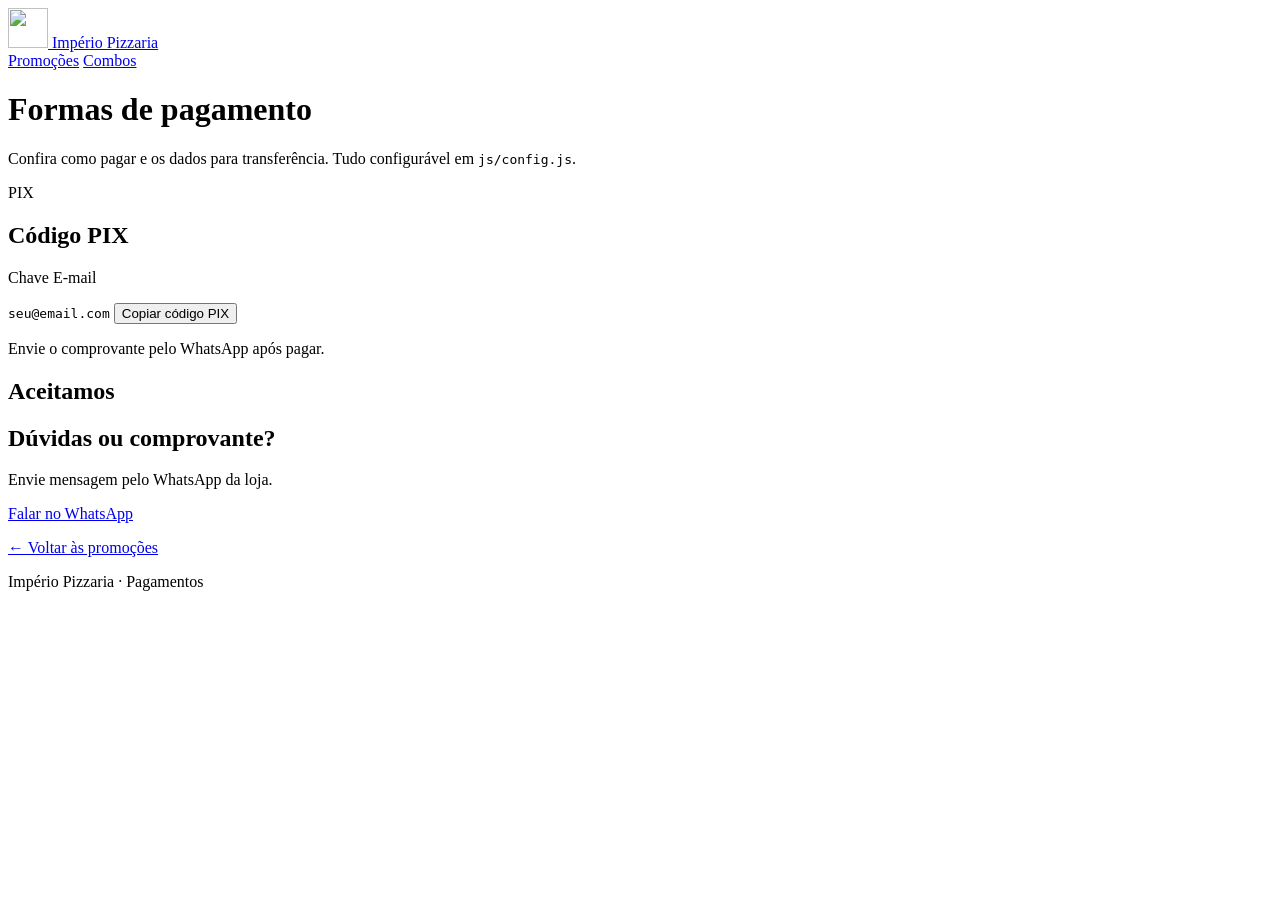
==== pagamento.html @ 6e21b008 "Add files via upload" ====
<!DOCTYPE html>
<html lang="pt-BR">
<head>
  <meta charset="UTF-8">
  <meta name="viewport" content="width=device-width, initial-scale=1.0">
  <meta name="theme-color" content="#222228" id="meta-theme-color">

  <title>Formas de pagamento</title>

  <link rel="preconnect" href="https://fonts.googleapis.com">
  <link rel="preconnect" href="https://fonts.gstatic.com" crossorigin>
  <link href="https://fonts.googleapis.com/css2?family=DM+Sans:ital,opsz,wght@0,9..40,400;0,9..40,500;0,9..40,600;0,9..40,700&family=Outfit:wght@600;700;800&display=swap" rel="stylesheet">

  <link rel="stylesheet" href="css/style.css">

  <script src="js/config.js" defer></script>
  <script src="js/config-aplicar.js" defer></script>
  <script src="js/pagamento.js" defer></script>
</head>

<body class="corpo pagina-pagamento" data-titulo-pagina="Pagamento">

  <nav class="nav-site container" aria-label="Menu principal">
    <a class="nav-site__marca" href="index.html">
      <img src="img/logo.png" alt="" class="nav-site__logo" width="40" height="40">
      <span id="nav-nome">Império Pizzaria</span>
    </a>
    <div class="nav-site__links">
      <a href="index.html" class="nav-site__link">Promoções</a>
      <a href="promocoes.html" class="nav-site__link">Combos</a>
    </div>
  </nav>

  <header class="pagina-topo container">
    <h1 class="pagina-topo__titulo">Formas de pagamento</h1>
    <p class="pagina-topo__texto">
      Confira como pagar e os dados para transferência. Tudo configurável em
      <code>js/config.js</code>.
    </p>
  </header>

  <main class="principal container">

    <!-- Código PIX -->
    <section class="card-banco card-banco--pix" id="card-banco" aria-labelledby="titulo-pix">
      <div class="card-banco__cabecalho">
        <span class="card-banco__selo">PIX</span>
        <h2 id="titulo-pix" class="card-banco__titulo">Código PIX</h2>
      </div>

      <div class="card-banco__pix-bloco">
        <p class="card-banco__pix-label">
          Chave <span id="banco-tipo-chave">E-mail</span>
        </p>
        <code class="card-banco__pix" id="banco-chave">seu@email.com</code>
        <button type="button" class="btn btn--copiar" id="btn-copiar-pix">
          Copiar código PIX
        </button>
      </div>

      <p class="card-banco__aviso" id="banco-instrucoes">
        Envie o comprovante pelo WhatsApp após pagar.
      </p>
    </section>

    <!-- Lista de formas aceitas -->
    <section class="secao-pagamento" aria-labelledby="titulo-formas">
      <h2 id="titulo-formas" class="secao-pagamento__titulo">Aceitamos</h2>
      <ul class="lista-pagamentos" id="lista-formas-pagamento"></ul>
    </section>

    <!-- WhatsApp -->
    <section class="cta-whatsapp">
      <h2 class="cta-whatsapp__titulo">Dúvidas ou comprovante?</h2>
      <p class="cta-whatsapp__texto">Envie mensagem pelo WhatsApp da loja.</p>
      <a
        href="#"
        class="btn btn--whatsapp btn--whatsapp-grande"
        data-whatsapp
      >
        Falar no WhatsApp
      </a>
    </section>

    <p class="voltar-cardapio">
      <a href="index.html" class="btn btn--outline-escuro">← Voltar às promoções</a>
    </p>
  </main>

  <footer class="rodape container">
    <p><span id="rodape-nome">Império Pizzaria</span> · Pagamentos</p>
  </footer>

</body>
</html>
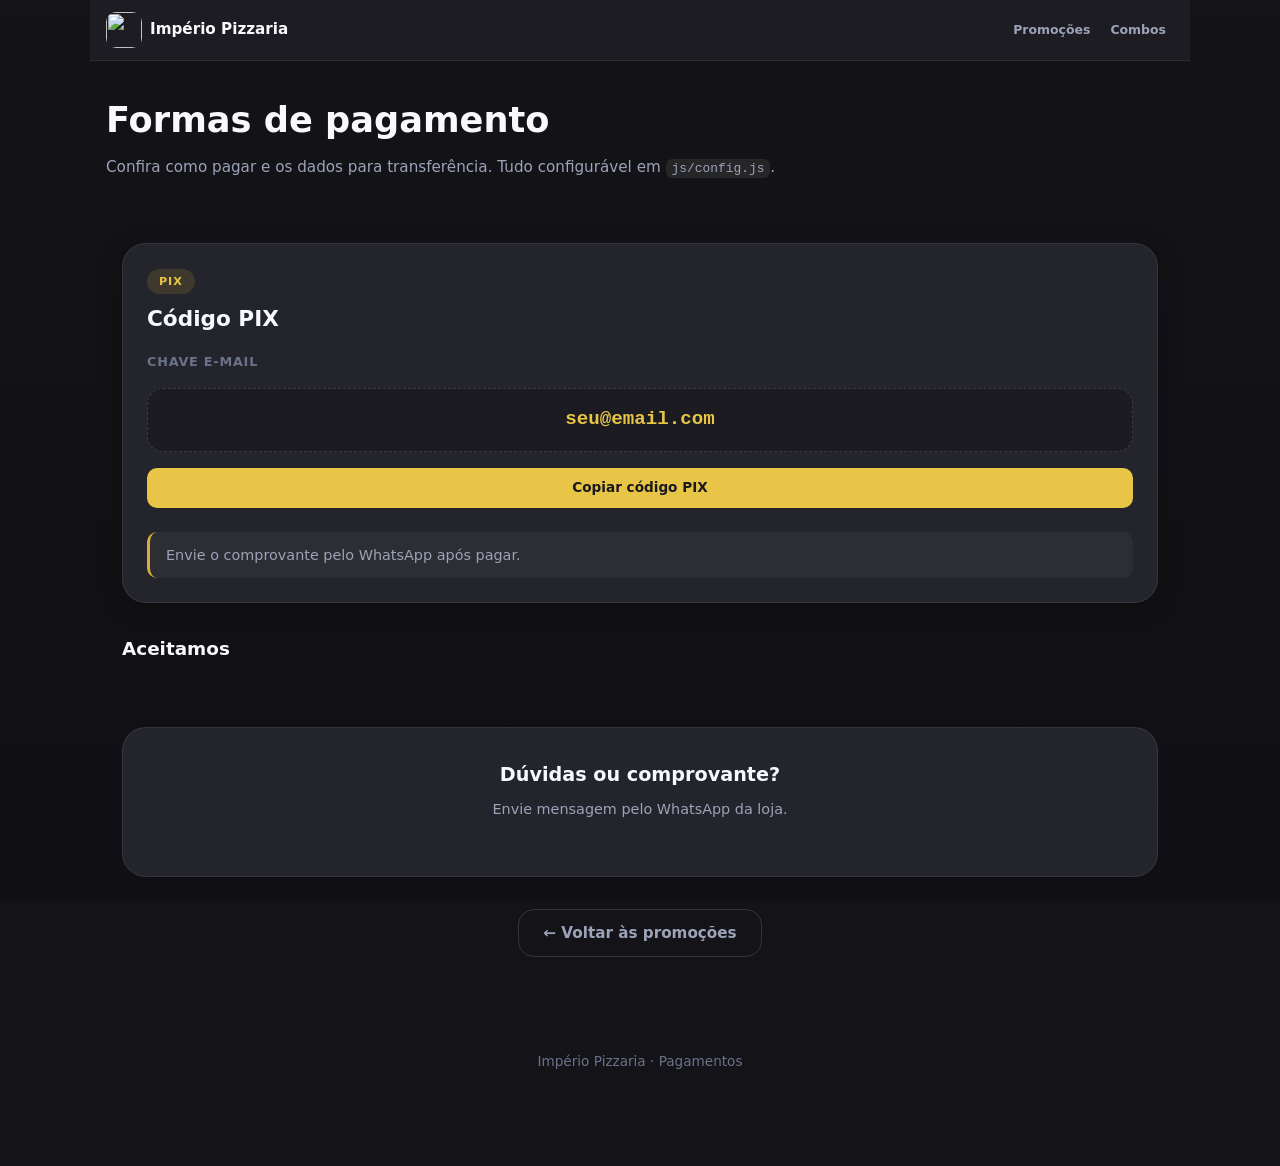
==== commit 177a140a: "Update pagamento.html" ====
--- a/pagamento.html
+++ b/pagamento.html
@@ -4,6 +4,7 @@
   <meta charset="UTF-8">
   <meta name="viewport" content="width=device-width, initial-scale=1.0">
   <meta name="theme-color" content="#222228" id="meta-theme-color">
+  <link rel="stylesheet" href="style.css">
 
   <title>Formas de pagamento</title>
 
--- a/style.css
+++ b/style.css
@@ -0,0 +1,1515 @@
+/*
+  ╔══════════════════════════════════════════════════════════════════════════╗
+  ║  PIZZARIA — CSS MODERNO (2024+)                                          ║
+  ║  Mobile first · Android · Glassmorphism · Gradientes · Tipografia web   ║
+  ╠══════════════════════════════════════════════════════════════════════════╣
+  ║  EDITE RÁPIDO: bloco :root abaixo (cores e fontes da marca)             ║
+  ║  Pizzas/preços: js/cardapio.js  |  Nome/WhatsApp: js/config.js          ║
+  ╚══════════════════════════════════════════════════════════════════════════╝
+*/
+
+
+/* ==========================================================================
+   1. DESIGN TOKENS — mude aqui para personalizar a marca
+   ========================================================================== */
+:root {
+  /* Paleta principal (dourado da logo — sem vermelho) */
+  --brand: #d4af37;
+  --brand-dark: #b8962e;
+  --brand-glow: rgba(212, 175, 55, 0.25);
+  --accent: #e8c547;
+  --accent-2: #f0d78c;
+
+  /* Fundos — preto mais claro */
+  --bg: #141418;
+  --bg-elevated: #1c1c22;
+  --bg-card: #24242c;
+  --bg-card-hover: #2c2c36;
+  --hero-bg: #222228;
+  --hero-bg-light: #2e2e36;
+  --surface-glass: rgba(36, 36, 44, 0.88);
+
+  /* Texto */
+  --text: #f8f9fc;
+  --text-muted: #9ca3b8;
+  --text-dim: #6b7289;
+
+  /* Bordas e efeitos */
+  --border: rgba(255, 255, 255, 0.08);
+  --border-strong: rgba(255, 255, 255, 0.14);
+  --radius-sm: 10px;
+  --radius-md: 16px;
+  --radius-lg: 24px;
+  --radius-full: 999px;
+  --shadow-soft: 0 8px 32px rgba(0, 0, 0, 0.35);
+  --shadow-card: 0 4px 24px rgba(0, 0, 0, 0.25);
+  --shadow-glow: 0 0 40px var(--brand-glow);
+
+  /* Tipografia */
+  --font-display: "Outfit", system-ui, sans-serif;
+  --font-body: "DM Sans", system-ui, sans-serif;
+
+  /* Espaçamento */
+  --space-1: 0.25rem;
+  --space-2: 0.5rem;
+  --space-3: 0.75rem;
+  --space-4: 1rem;
+  --space-5: 1.5rem;
+  --space-6: 2rem;
+  --space-8: 3rem;
+
+  /* Layout */
+  --container: min(100% - 2rem, 1100px);
+  --touch: 48px;
+  --cart-height: auto;
+  --safe-top: env(safe-area-inset-top, 0px);
+  --safe-bottom: env(safe-area-inset-bottom, 0px);
+  --carrinho-aba-largura: 16px;
+
+  /* Cores por categoria (faixa no card) */
+  --cat-trad: #d4af37;
+  --cat-espec: #c9a227;
+  --cat-doces: #a78bfa;
+  --cat-bordas: #5eead4;
+}
+
+
+/* ==========================================================================
+   2. RESET E BASE
+   ========================================================================== */
+*,
+*::before,
+*::after {
+  box-sizing: border-box;
+}
+
+html {
+  scroll-behavior: smooth;
+  -webkit-text-size-adjust: 100%;
+}
+
+body.corpo {
+  margin: 0;
+  min-height: 100dvh;
+  font-family: var(--font-body);
+  font-size: 1rem;
+  line-height: 1.55;
+  color: var(--text);
+  background: var(--bg);
+  /*
+    Fundo em camadas: gradiente + “manchas” de luz (visual atual de apps/sites premium)
+  */
+  background-image:
+    radial-gradient(ellipse 80% 50% at 50% -20%, rgba(212, 175, 55, 0.08), transparent 55%),
+    linear-gradient(180deg, var(--bg) 0%, #101014 100%);
+  background-attachment: fixed;
+  padding-bottom: calc(var(--space-6) + var(--safe-bottom));
+}
+
+body.corpo.corpo--carrinho-aberto {
+  overflow: hidden;
+}
+
+img {
+  max-width: 100%;
+  display: block;
+}
+
+a {
+  color: inherit;
+  text-decoration: none;
+}
+
+ul {
+  margin: 0;
+  padding: 0;
+  list-style: none;
+}
+
+button {
+  font: inherit;
+  cursor: pointer;
+  border: none;
+  background: none;
+  color: inherit;
+}
+
+code {
+  font-size: 0.85em;
+  padding: 0.15em 0.45em;
+  background: rgba(255, 255, 255, 0.08);
+  border-radius: 6px;
+}
+
+:focus-visible {
+  outline: 2px solid var(--accent);
+  outline-offset: 3px;
+}
+
+.container {
+  width: var(--container);
+  margin-inline: auto;
+}
+
+
+/* ==========================================================================
+   3. HERO — banner principal
+   ========================================================================== */
+.hero {
+  position: relative;
+  padding: calc(var(--space-8) + var(--safe-top)) var(--space-4) var(--space-8);
+  overflow: hidden;
+  isolation: isolate;
+}
+
+.hero__overlay {
+  position: absolute;
+  inset: 0;
+  z-index: 0;
+  background: linear-gradient(
+    160deg,
+    var(--hero-bg-light) 0%,
+    var(--hero-bg) 45%,
+    #1a1a20 100%
+  );
+}
+
+.hero__overlay::before {
+  content: "";
+  position: absolute;
+  inset: 0;
+  background:
+    url("data:image/svg+xml,%3Csvg viewBox='0 0 256 256' xmlns='http://www.w3.org/2000/svg'%3E%3Cfilter id='n'%3E%3CfeTurbulence type='fractalNoise' baseFrequency='0.9' numOctaves='4' stitchTiles='stitch'/%3E%3C/filter%3E%3Crect width='100%25' height='100%25' filter='url(%23n)' opacity='0.06'/%3E%3C/svg%3E");
+  mix-blend-mode: overlay;
+}
+
+.hero__overlay::after {
+  content: "";
+  position: absolute;
+  bottom: -1px;
+  left: 0;
+  right: 0;
+  height: 120px;
+  background: linear-gradient(to top, var(--bg), transparent);
+}
+
+.hero__conteudo {
+  position: relative;
+  z-index: 1;
+  display: flex;
+  flex-direction: column;
+  align-items: center;
+  text-align: center;
+}
+
+/* Logo em 100% da largura da tela */
+.hero__marca {
+  width: 100vw;
+  max-width: 100vw;
+  margin: 0 calc(50% - 50vw) var(--space-5);
+  padding: 0;
+  background: none;
+  border: none;
+  box-shadow: none;
+}
+
+.hero__logo {
+  display: block;
+  width: 100%;
+  height: auto;
+  object-fit: contain;
+  filter: drop-shadow(0 6px 24px rgba(0, 0, 0, 0.4));
+}
+
+/* Título só para acessibilidade (a logo já mostra o nome) */
+.hero__titulo--sr {
+  position: absolute;
+  width: 1px;
+  height: 1px;
+  padding: 0;
+  margin: -1px;
+  overflow: hidden;
+  clip: rect(0, 0, 0, 0);
+  white-space: nowrap;
+  border: 0;
+}
+
+.hero__badge {
+  display: inline-flex;
+  align-items: center;
+  gap: var(--space-2);
+  margin: 0 0 var(--space-4);
+  padding: var(--space-2) var(--space-4);
+  font-size: 0.75rem;
+  font-weight: 600;
+  letter-spacing: 0.04em;
+  text-transform: uppercase;
+  color: #fff;
+  background: rgba(0, 0, 0, 0.25);
+  backdrop-filter: blur(12px);
+  -webkit-backdrop-filter: blur(12px);
+  border: 1px solid rgba(255, 255, 255, 0.2);
+  border-radius: var(--radius-full);
+}
+
+.hero__badge::before {
+  content: "";
+  width: 8px;
+  height: 8px;
+  background: #4ade80;
+  border-radius: 50%;
+  box-shadow: 0 0 12px #4ade80;
+  animation: pulse 2s ease infinite;
+}
+
+@keyframes pulse {
+  50% { opacity: 0.6; transform: scale(0.9); }
+}
+
+.hero__titulo {
+  margin: 0 0 var(--space-3);
+  font-family: var(--font-display);
+  font-size: clamp(2rem, 8vw, 3.25rem);
+  font-weight: 800;
+  line-height: 1.1;
+  letter-spacing: -0.03em;
+  color: #fff;
+  text-shadow: 0 2px 24px rgba(0, 0, 0, 0.2);
+}
+
+.hero__slogan {
+  margin: 0 0 var(--space-2);
+  max-width: 28ch;
+  font-size: 1.05rem;
+  color: rgba(255, 255, 255, 0.92);
+}
+
+.hero__horario {
+  margin: 0 0 var(--space-6);
+  font-size: 0.9rem;
+  color: rgba(255, 255, 255, 0.75);
+}
+
+.hero__acoes {
+  display: flex;
+  flex-wrap: wrap;
+  gap: var(--space-3);
+}
+
+
+/* ==========================================================================
+   4. BOTÕES
+   ========================================================================== */
+.btn {
+  display: inline-flex;
+  align-items: center;
+  justify-content: center;
+  min-height: var(--touch);
+  padding: 0 var(--space-5);
+  font-family: var(--font-body);
+  font-weight: 600;
+  font-size: 0.95rem;
+  border-radius: var(--radius-md);
+  transition: transform 0.2s ease, box-shadow 0.2s ease, background 0.2s ease;
+  -webkit-tap-highlight-color: transparent;
+}
+
+.btn:active {
+  transform: scale(0.97);
+}
+
+.btn--branco {
+  color: #1a1a1e;
+  background: #fff;
+  box-shadow: var(--shadow-soft);
+}
+
+.btn--branco:hover {
+  box-shadow: 0 12px 40px rgba(0, 0, 0, 0.3);
+}
+
+.btn--outline {
+  color: #fff;
+  background: transparent;
+  border: 2px solid rgba(255, 255, 255, 0.5);
+}
+
+.btn--outline:hover {
+  background: rgba(255, 255, 255, 0.12);
+  border-color: #fff;
+}
+
+[data-whatsapp]:not([href]),
+[data-whatsapp][href=""],
+[data-whatsapp][href="#"],
+.btn--whatsapp:not([href]),
+.btn--whatsapp[href=""],
+.btn--whatsapp[href="#"] {
+  display: none;
+}
+
+/* Botão WhatsApp com ícone oficial */
+.btn--whatsapp {
+  display: inline-flex;
+  align-items: center;
+  justify-content: center;
+  gap: var(--space-2);
+  color: #fff !important;
+  background: #25d366 !important;
+  border: none !important;
+  box-shadow: 0 6px 24px rgba(37, 211, 102, 0.35);
+}
+
+.btn--whatsapp:hover {
+  background: #20bd5a !important;
+  filter: brightness(1.05);
+}
+
+.btn--whatsapp-grande {
+  width: 100%;
+  max-width: 320px;
+  min-height: 52px;
+  font-size: 1rem;
+}
+
+.btn__icone-whatsapp {
+  flex-shrink: 0;
+}
+
+.rodape__whatsapp {
+  display: inline-flex;
+  align-items: center;
+  gap: var(--space-2);
+  margin-top: var(--space-2);
+  font-weight: 600;
+  color: #25d366;
+}
+
+.rodape__link {
+  color: var(--accent);
+  text-decoration: underline;
+  text-underline-offset: 3px;
+}
+
+.btn--gradiente {
+  width: 100%;
+  color: #1a1a1e;
+  background: linear-gradient(135deg, var(--accent) 0%, var(--brand) 100%);
+  box-shadow: 0 8px 28px var(--brand-glow);
+}
+
+.btn--gradiente:hover {
+  box-shadow: var(--shadow-glow);
+}
+
+.btn--fantasma {
+  width: 100%;
+  color: var(--text-muted);
+  border: 1px solid var(--border-strong);
+  border-radius: var(--radius-md);
+}
+
+.btn--fantasma:hover {
+  color: var(--text);
+  background: rgba(255, 255, 255, 0.05);
+}
+
+.btn--card {
+  flex-shrink: 0;
+  min-height: 42px;
+  padding: 0 var(--space-4);
+  font-size: 0.85rem;
+  color: #fff;
+  background: linear-gradient(135deg, var(--brand), var(--brand-dark));
+  border-radius: var(--radius-sm);
+  box-shadow: 0 4px 16px var(--brand-glow);
+}
+
+.btn--card:hover {
+  filter: brightness(1.08);
+}
+
+
+/* ==========================================================================
+   5. SEÇÃO CARDÁPIO
+   ========================================================================== */
+.principal {
+  padding: var(--space-6) var(--space-4) var(--space-8);
+}
+
+.secao-cabecalho {
+  margin-bottom: var(--space-6);
+}
+
+.secao-cabecalho__titulo {
+  margin: 0 0 var(--space-2);
+  font-family: var(--font-display);
+  font-size: clamp(1.5rem, 4vw, 2rem);
+  font-weight: 700;
+  letter-spacing: -0.02em;
+}
+
+.secao-cabecalho__texto {
+  margin: 0;
+  color: var(--text-muted);
+  font-size: 0.95rem;
+}
+
+.secao-cabecalho__texto strong {
+  color: var(--accent);
+}
+
+
+/* Categoria */
+.categoria {
+  margin-bottom: var(--space-8);
+}
+
+.categoria__titulo {
+  display: flex;
+  align-items: center;
+  gap: var(--space-3);
+  margin: 0 0 var(--space-5);
+  font-family: var(--font-display);
+  font-size: 0.8rem;
+  font-weight: 700;
+  letter-spacing: 0.12em;
+  text-transform: uppercase;
+  color: var(--text-muted);
+}
+
+.categoria__titulo::after {
+  content: "";
+  flex: 1;
+  height: 1px;
+  background: linear-gradient(90deg, var(--border-strong), transparent);
+}
+
+.cardapio__grid {
+  display: grid;
+  grid-template-columns: 1fr;
+  gap: var(--space-4);
+}
+
+
+/* ==========================================================================
+   6. CARD DE PIZZA — componente principal
+   ========================================================================== */
+.pizza-card {
+  position: relative;
+  display: grid;
+  grid-template-columns: auto 1fr;
+  gap: var(--space-4);
+  padding: var(--space-4);
+  background: var(--bg-card);
+  border: 1px solid var(--border);
+  border-radius: var(--radius-lg);
+  box-shadow: var(--shadow-card);
+  overflow: hidden;
+  transition: transform 0.25s ease, border-color 0.25s ease, background 0.25s ease;
+}
+
+.pizza-card::before {
+  content: "";
+  position: absolute;
+  top: 0;
+  left: 0;
+  right: 0;
+  height: 3px;
+  background: var(--cat-cor, var(--brand));
+}
+
+.pizza-card:hover {
+  transform: translateY(-2px);
+  background: var(--bg-card-hover);
+  border-color: var(--border-strong);
+}
+
+.pizza-card[data-categoria="tradicionais"] { --cat-cor: var(--cat-trad); }
+.pizza-card[data-categoria="especiais"] { --cat-cor: var(--cat-espec); }
+.pizza-card[data-categoria="doces"] { --cat-cor: var(--cat-doces); }
+.pizza-card[data-categoria="bordas"] { --cat-cor: var(--cat-bordas); }
+.pizza-card[data-categoria="bebidas"] { --cat-cor: #3b82f6; }
+
+.pizza-card__icone {
+  display: flex;
+  align-items: center;
+  justify-content: center;
+  width: 72px;
+  height: 72px;
+  font-size: 2.25rem;
+  background: linear-gradient(145deg, rgba(255, 255, 255, 0.08), rgba(255, 255, 255, 0.02));
+  border: 1px solid var(--border);
+  border-radius: var(--radius-md);
+  flex-shrink: 0;
+}
+
+.pizza-card__corpo {
+  display: flex;
+  flex-direction: column;
+  min-width: 0;
+  gap: var(--space-2);
+}
+
+.pizza-card__nome {
+  margin: 0;
+  font-family: var(--font-display);
+  font-size: 1.1rem;
+  font-weight: 700;
+  letter-spacing: -0.01em;
+}
+
+.pizza-card__desc {
+  margin: 0;
+  font-size: 0.875rem;
+  color: var(--text-muted);
+  display: -webkit-box;
+  -webkit-line-clamp: 2;
+  -webkit-box-orient: vertical;
+  overflow: hidden;
+}
+
+.pizza-card__footer {
+  display: flex;
+  align-items: center;
+  justify-content: space-between;
+  gap: var(--space-3);
+  margin-top: auto;
+  padding-top: var(--space-2);
+}
+
+.pizza-card__preco {
+  font-family: var(--font-display);
+  font-size: 1.35rem;
+  font-weight: 800;
+  color: var(--accent);
+}
+
+.pizza-card__preco small {
+  font-size: 0.7rem;
+  font-weight: 500;
+  color: var(--text-dim);
+  margin-right: 2px;
+}
+
+
+/* ==========================================================================
+   7. CARRINHO — scrollbar colada na borda direita
+   ========================================================================== */
+.carrinho {
+  position: fixed;
+  inset: 0;
+  z-index: 200;
+  pointer-events: none;
+  padding: 0;
+  margin: 0;
+  max-width: none;
+}
+
+/* Barra fina colada em right: 0 (toda a altura da tela) */
+.carrinho__aba {
+  pointer-events: auto;
+  position: fixed;
+  top: 0;
+  right: 0;
+  bottom: 0;
+  width: calc(var(--carrinho-aba-largura) + env(safe-area-inset-right, 0px));
+  padding-right: env(safe-area-inset-right, 0px);
+  margin: 0;
+  border: none;
+  border-left: 1px solid var(--border-strong);
+  border-radius: 0;
+  background: rgba(12, 12, 16, 0.92);
+  box-shadow: -2px 0 12px rgba(0, 0, 0, 0.4);
+  cursor: pointer;
+  touch-action: none;
+  -webkit-tap-highlight-color: transparent;
+  z-index: 202;
+}
+
+.carrinho__aba:active {
+  background: rgba(20, 20, 26, 0.95);
+}
+
+/* Trilho = faixa inteira (visual de scrollbar do site) */
+.carrinho__aba-trilho {
+  position: absolute;
+  inset: 0;
+  display: block;
+  width: 100%;
+  height: 100%;
+  background: rgba(255, 255, 255, 0.04);
+  border-radius: 0;
+}
+
+/* “Thumb” dourado no meio da barra */
+.carrinho__aba-barra {
+  position: absolute;
+  top: 28%;
+  left: 50%;
+  transform: translateX(-50%);
+  width: 6px;
+  height: clamp(72px, 18vh, 140px);
+  background: linear-gradient(180deg, var(--accent), var(--brand));
+  border-radius: var(--radius-full);
+  box-shadow: 0 0 10px var(--brand-glow);
+  pointer-events: none;
+}
+
+.carrinho__aba-texto {
+  position: absolute;
+  width: 1px;
+  height: 1px;
+  padding: 0;
+  margin: -1px;
+  overflow: hidden;
+  clip: rect(0, 0, 0, 0);
+  white-space: nowrap;
+  border: 0;
+}
+
+.carrinho__contador--aba {
+  position: absolute;
+  top: 22%;
+  right: calc(100% - 2px);
+  transform: translateX(50%);
+  z-index: 3;
+  box-shadow: 0 2px 8px rgba(0, 0, 0, 0.45);
+}
+
+.carrinho__contador {
+  display: inline-flex;
+  align-items: center;
+  justify-content: center;
+  min-width: 20px;
+  height: 20px;
+  padding: 0 5px;
+  font-size: 0.7rem;
+  font-weight: 700;
+  color: #1a1a1e;
+  background: var(--accent);
+  border-radius: var(--radius-full);
+}
+
+.carrinho__contador[hidden] {
+  display: none;
+}
+
+/* Painel expande da barra para a esquerda */
+.carrinho__painel {
+  pointer-events: auto;
+  position: fixed;
+  top: 0;
+  right: calc(var(--carrinho-aba-largura) + env(safe-area-inset-right, 0px));
+  bottom: 0;
+  display: flex;
+  flex-direction: column;
+  width: min(360px, calc(100vw - var(--carrinho-aba-largura) - env(safe-area-inset-right, 0px)));
+  max-height: 100dvh;
+  background: var(--bg-card);
+  border-left: 1px solid var(--border-strong);
+  box-shadow: -12px 0 48px rgba(0, 0, 0, 0.5);
+  transform: translateX(100%);
+  transition: transform 0.32s cubic-bezier(0.32, 0.72, 0, 1);
+  overflow: hidden;
+  z-index: 201;
+}
+
+.carrinho--aberto .carrinho__painel {
+  transform: translateX(0);
+}
+
+.carrinho--fechado .carrinho__painel {
+  transform: translateX(100%);
+  pointer-events: none;
+}
+
+.carrinho--aberto .carrinho__aba {
+  background: rgba(212, 175, 55, 0.15);
+  border-left-color: var(--brand);
+}
+
+.carrinho__backdrop {
+  display: none;
+  position: fixed;
+  inset: 0;
+  background: rgba(0, 0, 0, 0.5);
+  pointer-events: auto;
+  z-index: -1;
+}
+
+.carrinho--aberto .carrinho__backdrop {
+  display: block;
+}
+
+.carrinho__topo {
+  display: flex;
+  align-items: center;
+  justify-content: space-between;
+  flex-shrink: 0;
+  padding: var(--space-4) var(--space-5) var(--space-2);
+  border-bottom: 1px solid var(--border);
+}
+
+.carrinho__titulo {
+  margin: 0;
+  font-family: var(--font-display);
+  font-size: 1rem;
+  font-weight: 700;
+}
+
+.carrinho__fechar {
+  display: flex;
+  align-items: center;
+  justify-content: center;
+  width: 36px;
+  height: 36px;
+  font-size: 1.1rem;
+  color: var(--text-muted);
+  background: rgba(255, 255, 255, 0.06);
+  border-radius: var(--radius-full);
+}
+
+.carrinho__fechar:hover {
+  color: var(--text);
+  background: rgba(255, 255, 255, 0.12);
+}
+
+.carrinho__lista {
+  flex: 1;
+  min-height: 0;
+  overflow-y: auto;
+  padding: 0 var(--space-5);
+  scrollbar-width: thin;
+  scrollbar-color: var(--brand) rgba(255, 255, 255, 0.06);
+}
+
+.carrinho__lista::-webkit-scrollbar {
+  width: 6px;
+}
+
+.carrinho__lista::-webkit-scrollbar-track {
+  background: rgba(255, 255, 255, 0.06);
+  border-radius: var(--radius-full);
+}
+
+.carrinho__lista::-webkit-scrollbar-thumb {
+  background: linear-gradient(180deg, var(--accent), var(--brand));
+  border-radius: var(--radius-full);
+}
+
+.carrinho__item {
+  display: flex;
+  align-items: center;
+  justify-content: space-between;
+  gap: var(--space-3);
+  padding: var(--space-3) 0;
+  border-bottom: 1px solid var(--border);
+  font-size: 0.9rem;
+}
+
+.carrinho__item:last-child {
+  border-bottom: none;
+}
+
+.carrinho__item-info {
+  flex: 1;
+  min-width: 0;
+}
+
+.carrinho__item-info strong {
+  color: var(--text);
+}
+
+.carrinho__vazio {
+  padding: var(--space-3) 0 var(--space-4);
+  color: var(--text-dim);
+  font-size: 0.9rem;
+  font-style: italic;
+}
+
+.carrinho__rodape {
+  padding: var(--space-4) var(--space-5) var(--space-5);
+  background: rgba(0, 0, 0, 0.25);
+  border-top: 1px solid var(--border);
+}
+
+.carrinho__total {
+  display: flex;
+  justify-content: space-between;
+  align-items: baseline;
+  margin-bottom: var(--space-4);
+  font-size: 0.95rem;
+  color: var(--text-muted);
+}
+
+.carrinho__preco {
+  font-family: var(--font-display);
+  font-size: 1.5rem;
+  font-weight: 800;
+  color: var(--text);
+}
+
+.carrinho__preco strong {
+  color: var(--accent);
+}
+
+.carrinho__botoes {
+  display: flex;
+  flex-direction: column;
+  gap: var(--space-2);
+}
+
+.btn-remover {
+  flex-shrink: 0;
+  min-height: 36px;
+  padding: 0 var(--space-3);
+  font-size: 0.75rem;
+  font-weight: 600;
+  color: #f87171;
+  border: 1px solid rgba(248, 113, 113, 0.35);
+  border-radius: var(--radius-sm);
+  transition: background 0.15s ease;
+}
+
+.btn-remover:hover {
+  background: rgba(248, 113, 113, 0.12);
+}
+
+
+/* Alertas */
+.alerta {
+  margin: var(--space-3) 0 0;
+  padding: var(--space-3) var(--space-4);
+  font-size: 0.85rem;
+  border-radius: var(--radius-sm);
+  min-height: 1em;
+}
+
+.alerta--sucesso {
+  color: #86efac;
+  background: rgba(34, 197, 94, 0.15);
+  border: 1px solid rgba(34, 197, 94, 0.3);
+}
+
+.alerta--erro {
+  color: #fca5a5;
+  background: rgba(239, 68, 68, 0.15);
+  border: 1px solid rgba(239, 68, 68, 0.3);
+}
+
+
+/* ==========================================================================
+   8. RODAPÉ
+   ========================================================================== */
+.rodape {
+  padding: var(--space-6) var(--space-4) var(--space-8);
+  text-align: center;
+  color: var(--text-dim);
+  font-size: 0.85rem;
+}
+
+.rodape small {
+  color: var(--text-muted);
+}
+
+
+/* ==========================================================================
+   9. NAVEGAÇÃO ENTRE PÁGINAS
+   ========================================================================== */
+.nav-site {
+  display: flex;
+  align-items: center;
+  justify-content: space-between;
+  gap: var(--space-4);
+  padding: var(--space-3) var(--space-4);
+  margin-bottom: var(--space-2);
+  background: var(--bg-elevated);
+  border-bottom: 1px solid var(--border);
+  position: sticky;
+  top: 0;
+  z-index: 50;
+  padding-top: calc(var(--space-3) + var(--safe-top));
+}
+
+.nav-site__marca {
+  display: flex;
+  align-items: center;
+  gap: var(--space-2);
+  font-family: var(--font-display);
+  font-weight: 700;
+  font-size: 0.95rem;
+  color: var(--text);
+}
+
+.nav-site__logo {
+  width: 36px;
+  height: 36px;
+  object-fit: contain;
+  border-radius: var(--radius-sm);
+}
+
+.nav-site__links {
+  display: flex;
+  flex-wrap: wrap;
+  justify-content: flex-end;
+  gap: var(--space-1);
+}
+
+.nav-site__link {
+  padding: var(--space-2) var(--space-2);
+  font-size: 0.78rem;
+  font-weight: 600;
+  color: var(--text-muted);
+  border-radius: var(--radius-sm);
+  transition: background 0.15s ease, color 0.15s ease;
+}
+
+.nav-site__link:hover {
+  color: var(--text);
+  background: rgba(255, 255, 255, 0.06);
+}
+
+.nav-site__link--ativo {
+  color: var(--accent);
+  background: rgba(212, 175, 55, 0.12);
+}
+
+.pagina-cardapio .hero {
+  padding-top: var(--space-4);
+}
+
+
+/* ==========================================================================
+   10. PÁGINA DE PAGAMENTO
+   ========================================================================== */
+.pagina-pagamento {
+  padding-bottom: var(--space-8);
+}
+
+.pagina-topo {
+  padding: var(--space-5) var(--space-4) var(--space-6);
+}
+
+.pagina-topo__titulo {
+  margin: 0 0 var(--space-2);
+  font-family: var(--font-display);
+  font-size: clamp(1.6rem, 5vw, 2.2rem);
+  font-weight: 800;
+}
+
+.pagina-topo__texto {
+  margin: 0;
+  color: var(--text-muted);
+  font-size: 0.95rem;
+}
+
+.card-banco {
+  background: var(--bg-card);
+  border: 1px solid var(--border);
+  border-radius: var(--radius-lg);
+  padding: var(--space-5);
+  margin-bottom: var(--space-6);
+  box-shadow: var(--shadow-card);
+}
+
+.card-banco[data-banco*="nubank"] {
+  border-color: rgba(130, 10, 209, 0.45);
+  background: linear-gradient(
+    145deg,
+    rgba(130, 10, 209, 0.12) 0%,
+    var(--bg-card) 45%
+  );
+}
+
+.card-banco__cabecalho {
+  margin-bottom: var(--space-5);
+}
+
+.card-banco__selo {
+  display: inline-block;
+  margin-bottom: var(--space-2);
+  padding: var(--space-1) var(--space-3);
+  font-size: 0.7rem;
+  font-weight: 700;
+  text-transform: uppercase;
+  letter-spacing: 0.08em;
+  color: var(--accent);
+  background: rgba(212, 175, 55, 0.15);
+  border-radius: var(--radius-full);
+}
+
+.card-banco__titulo {
+  margin: 0;
+  font-family: var(--font-display);
+  font-size: 1.35rem;
+}
+
+.card-banco--pix .card-banco__cabecalho {
+  margin-bottom: var(--space-4);
+}
+
+.card-banco__pix-bloco {
+  display: flex;
+  flex-direction: column;
+  gap: var(--space-4);
+  align-items: stretch;
+}
+
+.card-banco__pix-label {
+  margin: 0;
+  font-size: 0.8rem;
+  font-weight: 600;
+  text-transform: uppercase;
+  letter-spacing: 0.06em;
+  color: var(--text-dim);
+}
+
+.card-banco__pix {
+  display: block;
+  width: 100%;
+  padding: var(--space-4) var(--space-5);
+  font-size: clamp(1rem, 4vw, 1.2rem);
+  font-weight: 600;
+  text-align: center;
+  color: var(--accent);
+  background: rgba(0, 0, 0, 0.25);
+  border: 1px dashed var(--border-strong);
+  border-radius: var(--radius-md);
+  word-break: break-all;
+}
+
+.card-banco__pix-bloco .btn--copiar {
+  width: 100%;
+}
+
+.btn--copiar {
+  min-height: 40px;
+  padding: 0 var(--space-4);
+  font-size: 0.85rem;
+  font-weight: 600;
+  color: #1a1a1e;
+  background: var(--accent);
+  border-radius: var(--radius-sm);
+}
+
+.card-banco__aviso {
+  margin: var(--space-5) 0 0;
+  padding: var(--space-3) var(--space-4);
+  font-size: 0.9rem;
+  color: var(--text-muted);
+  background: rgba(255, 255, 255, 0.04);
+  border-radius: var(--radius-sm);
+  border-left: 3px solid var(--brand);
+}
+
+.secao-pagamento__titulo {
+  margin: 0 0 var(--space-4);
+  font-family: var(--font-display);
+  font-size: 1.15rem;
+}
+
+.lista-pagamentos {
+  display: grid;
+  gap: var(--space-3);
+  margin-bottom: var(--space-8);
+}
+
+.pagamento-item {
+  display: flex;
+  gap: var(--space-4);
+  padding: var(--space-4);
+  background: var(--bg-card);
+  border: 1px solid var(--border);
+  border-radius: var(--radius-md);
+  transition: border-color 0.2s ease;
+}
+
+.pagamento-item:hover {
+  border-color: var(--border-strong);
+}
+
+.pagamento-item__icone {
+  font-size: 1.75rem;
+  line-height: 1;
+}
+
+.pagamento-item__texto h3 {
+  margin: 0 0 var(--space-1);
+  font-size: 1rem;
+  font-weight: 700;
+}
+
+.pagamento-item__texto p {
+  margin: 0;
+  font-size: 0.875rem;
+  color: var(--text-muted);
+}
+
+.cta-whatsapp {
+  text-align: center;
+  padding: var(--space-6) var(--space-4);
+  background: var(--bg-card);
+  border: 1px solid var(--border);
+  border-radius: var(--radius-lg);
+  margin-bottom: var(--space-6);
+}
+
+.cta-whatsapp__titulo {
+  margin: 0 0 var(--space-2);
+  font-family: var(--font-display);
+  font-size: 1.2rem;
+}
+
+.cta-whatsapp__texto {
+  margin: 0 0 var(--space-5);
+  color: var(--text-muted);
+  font-size: 0.9rem;
+}
+
+.cta-whatsapp .btn--whatsapp {
+  margin-inline: auto;
+}
+
+.voltar-cardapio {
+  text-align: center;
+  margin: 0;
+}
+
+.btn--outline-escuro {
+  display: inline-flex;
+  align-items: center;
+  min-height: var(--touch);
+  padding: 0 var(--space-5);
+  color: var(--text-muted);
+  border: 1px solid var(--border-strong);
+  border-radius: var(--radius-md);
+}
+
+.btn--outline-escuro:hover {
+  color: var(--text);
+  border-color: var(--accent);
+}
+
+
+/* ==========================================================================
+   11. PROMOÇÕES — abas, cards e painel admin
+   ========================================================================== */
+.pagina-promocoes,
+.pagina-painel {
+  padding-bottom: calc(var(--space-6) + var(--safe-bottom));
+}
+
+.abas {
+  display: flex;
+  gap: var(--space-2);
+  margin-bottom: var(--space-5);
+  padding: var(--space-1);
+  background: var(--bg-card);
+  border-radius: var(--radius-md);
+  border: 1px solid var(--border);
+  overflow-x: auto;
+  -webkit-overflow-scrolling: touch;
+}
+
+.abas__btn {
+  flex: 1;
+  min-width: max-content;
+  min-height: 44px;
+  padding: var(--space-2) var(--space-4);
+  font-size: 0.85rem;
+  font-weight: 600;
+  color: var(--text-muted);
+  background: transparent;
+  border-radius: var(--radius-sm);
+  white-space: nowrap;
+}
+
+.abas__btn--ativo {
+  color: #1a1a1e;
+  background: linear-gradient(135deg, var(--accent), var(--brand));
+}
+
+.abas__painel {
+  display: none;
+}
+
+.abas__painel--ativo {
+  display: block;
+}
+
+.promo-grid {
+  display: grid;
+  grid-template-columns: 1fr;
+  gap: var(--space-4);
+}
+
+.promo-card {
+  background: var(--bg-card);
+  border: 1px solid var(--border);
+  border-radius: var(--radius-lg);
+  padding: var(--space-4);
+  box-shadow: var(--shadow-card);
+}
+
+.promo-card--combo {
+  border-color: rgba(212, 175, 55, 0.35);
+}
+
+.promo-card__topo {
+  display: flex;
+  align-items: center;
+  justify-content: space-between;
+  margin-bottom: var(--space-3);
+}
+
+.promo-card__emoji {
+  font-size: 2rem;
+}
+
+.promo-card__badge {
+  padding: var(--space-1) var(--space-3);
+  font-size: 0.75rem;
+  font-weight: 800;
+  color: #fff;
+  background: var(--brand);
+  border-radius: var(--radius-full);
+}
+
+.promo-card__badge--combo {
+  background: #7c3aed;
+}
+
+.promo-card__badge--oferta {
+  background: #16a34a;
+}
+
+.promo-card__nome {
+  margin: 0 0 var(--space-2);
+  font-family: var(--font-display);
+  font-size: 1.1rem;
+}
+
+.promo-card__desc,
+.promo-card__combo-itens {
+  margin: 0 0 var(--space-3);
+  font-size: 0.875rem;
+  color: var(--text-muted);
+}
+
+.promo-card__combo-itens {
+  font-size: 0.8rem;
+  color: var(--accent);
+}
+
+.promo-card__precos {
+  display: flex;
+  align-items: baseline;
+  gap: var(--space-3);
+  margin-bottom: var(--space-4);
+}
+
+.promo-card__de {
+  font-size: 0.9rem;
+  color: var(--text-dim);
+  text-decoration: line-through;
+}
+
+.promo-card__por {
+  font-family: var(--font-display);
+  font-size: 1.5rem;
+  font-weight: 800;
+  color: var(--accent);
+}
+
+.promo-card .btn--card {
+  width: 100%;
+}
+
+.promo-vazio {
+  color: var(--text-dim);
+  font-style: italic;
+  padding: var(--space-6) 0;
+  text-align: center;
+}
+
+/* Painel administrativo */
+.painel-admin {
+  padding-bottom: var(--space-8);
+}
+
+.painel-secao {
+  margin-bottom: var(--space-8);
+  padding: var(--space-5);
+  background: var(--bg-card);
+  border: 1px solid var(--border);
+  border-radius: var(--radius-lg);
+}
+
+.painel-secao__titulo {
+  margin: 0 0 var(--space-4);
+  font-family: var(--font-display);
+  font-size: 1.15rem;
+}
+
+.painel-dica {
+  margin: 0 0 var(--space-4);
+  font-size: 0.85rem;
+  color: var(--text-muted);
+}
+
+.painel-lista {
+  display: flex;
+  flex-direction: column;
+  gap: var(--space-3);
+}
+
+.painel-linha {
+  display: grid;
+  gap: var(--space-3);
+  padding: var(--space-4);
+  background: rgba(0, 0, 0, 0.2);
+  border-radius: var(--radius-md);
+  border: 1px solid var(--border);
+}
+
+@media (min-width: 640px) {
+  .painel-linha {
+    grid-template-columns: 1fr auto auto;
+    align-items: center;
+  }
+}
+
+.painel-linha__info {
+  display: flex;
+  flex-direction: column;
+  gap: var(--space-1);
+}
+
+.painel-linha__info span {
+  font-size: 0.8rem;
+  color: var(--text-dim);
+}
+
+.painel-campo,
+.painel-check {
+  display: flex;
+  flex-direction: column;
+  gap: var(--space-1);
+  font-size: 0.8rem;
+  font-weight: 600;
+  color: var(--text-muted);
+}
+
+.painel-input {
+  min-height: 44px;
+  padding: 0 var(--space-3);
+  font: inherit;
+  color: var(--text);
+  background: var(--bg-elevated);
+  border: 1px solid var(--border-strong);
+  border-radius: var(--radius-sm);
+}
+
+.painel-check {
+  flex-direction: row;
+  align-items: center;
+  gap: var(--space-2);
+}
+
+.painel-combo {
+  display: grid;
+  gap: var(--space-3);
+  padding: var(--space-4);
+  border: 1px solid var(--border);
+  border-radius: var(--radius-md);
+  margin: 0;
+}
+
+.painel-combo legend {
+  font-weight: 700;
+  color: var(--accent);
+  padding: 0 var(--space-2);
+}
+
+.painel-combo label {
+  display: flex;
+  flex-direction: column;
+  gap: var(--space-1);
+  font-size: 0.8rem;
+  color: var(--text-muted);
+}
+
+.painel-combo input {
+  min-height: 40px;
+  padding: 0 var(--space-3);
+  font: inherit;
+  color: var(--text);
+  background: var(--bg-elevated);
+  border: 1px solid var(--border-strong);
+  border-radius: var(--radius-sm);
+}
+
+.painel-acoes {
+  display: flex;
+  flex-direction: column;
+  gap: var(--space-3);
+  margin-top: var(--space-6);
+}
+
+.painel-acoes .btn--gradiente {
+  width: 100%;
+}
+
+@media (min-width: 640px) {
+  .promo-grid {
+    grid-template-columns: repeat(2, 1fr);
+  }
+
+  .painel-acoes {
+    flex-direction: row;
+    flex-wrap: wrap;
+  }
+}
+
+@media (min-width: 960px) {
+  .promo-grid {
+    grid-template-columns: repeat(3, 1fr);
+  }
+}
+
+
+/* ==========================================================================
+   12. RESPONSIVO — tablet e desktop
+   ========================================================================== */
+@media (min-width: 640px) {
+  .cardapio__grid {
+    grid-template-columns: repeat(2, 1fr);
+  }
+
+  .carrinho__painel {
+    width: min(400px, 42vw);
+  }
+}
+
+@media (min-width: 960px) {
+  .cardapio__grid {
+    grid-template-columns: repeat(3, 1fr);
+  }
+
+  .hero__conteudo,
+  .principal,
+  .rodape {
+    padding-inline: var(--space-6);
+  }
+
+}
+
+@media (prefers-reduced-motion: reduce) {
+  *,
+  *::before,
+  *::after {
+    animation: none !important;
+    transition-duration: 0.01ms !important;
+  }
+}
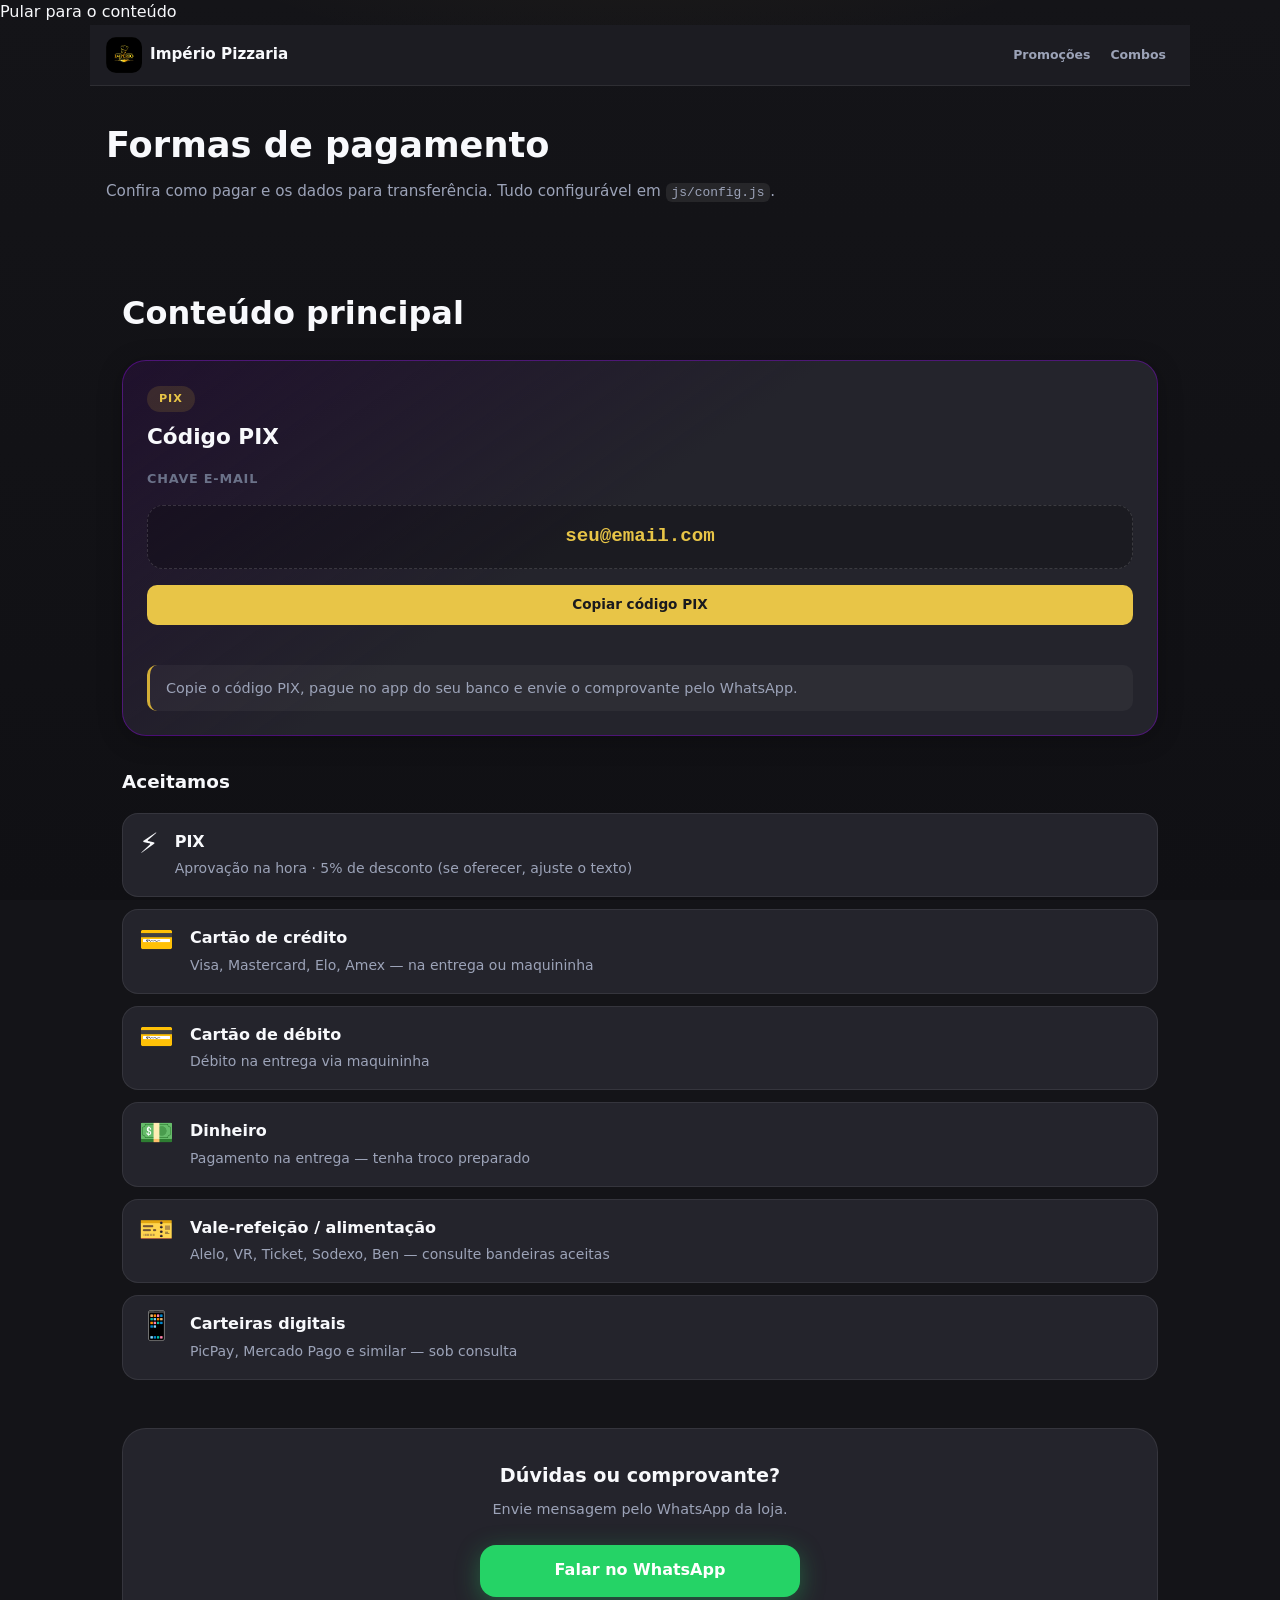
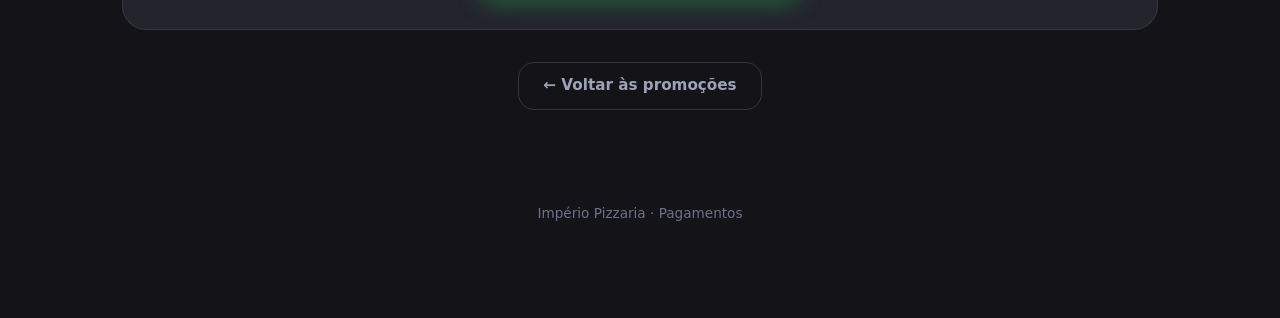
==== commit 36bb7f30: "Add files via upload" ====
--- a/pagamento.html
+++ b/pagamento.html
@@ -4,7 +4,7 @@
   <meta charset="UTF-8">
   <meta name="viewport" content="width=device-width, initial-scale=1.0">
   <meta name="theme-color" content="#222228" id="meta-theme-color">
-  <link rel="stylesheet" href="style.css">
+  <meta name="description" content="Formas de pagamento — PIX, cartão e transferência. Instruções e contatos para envio de comprovante." />
 
   <title>Formas de pagamento</title>
 
@@ -14,6 +14,7 @@
 
   <link rel="stylesheet" href="css/style.css">
 
+  <!-- Scripts do site (carregados com `defer` para não bloquear o carregamento) -->
   <script src="js/config.js" defer></script>
   <script src="js/config-aplicar.js" defer></script>
   <script src="js/pagamento.js" defer></script>
@@ -21,9 +22,11 @@
 
 <body class="corpo pagina-pagamento" data-titulo-pagina="Pagamento">
 
+  <a class="skip-link" href="#conteudo-principal">Pular para o conteúdo</a>
+
   <nav class="nav-site container" aria-label="Menu principal">
     <a class="nav-site__marca" href="index.html">
-      <img src="img/logo.png" alt="" class="nav-site__logo" width="40" height="40">
+      <img src="img/logo.png" alt="Logo — Império Pizzaria" class="nav-site__logo" width="40" height="40">
       <span id="nav-nome">Império Pizzaria</span>
     </a>
     <div class="nav-site__links">
@@ -42,6 +45,8 @@
 
   <main class="principal container">
 
+    <h1 id="conteudo-principal" class="sr-only">Conteúdo principal</h1>
+
     <!-- Código PIX -->
     <section class="card-banco card-banco--pix" id="card-banco" aria-labelledby="titulo-pix">
       <div class="card-banco__cabecalho">
@@ -54,9 +59,10 @@
           Chave <span id="banco-tipo-chave">E-mail</span>
         </p>
         <code class="card-banco__pix" id="banco-chave">seu@email.com</code>
-        <button type="button" class="btn btn--copiar" id="btn-copiar-pix">
+        <button type="button" class="btn btn--copiar" id="btn-copiar-pix" aria-label="Copiar chave PIX">
           Copiar código PIX
         </button>
+        <span id="banco-status" class="sr-only" aria-live="polite" aria-atomic="true"></span>
       </div>
 
       <p class="card-banco__aviso" id="banco-instrucoes">
--- a/css/style.css
+++ b/css/style.css
@@ -0,0 +1,1515 @@
+/*
+  ╔══════════════════════════════════════════════════════════════════════════╗
+  ║  PIZZARIA — CSS MODERNO (2024+)                                          ║
+  ║  Mobile first · Android · Glassmorphism · Gradientes · Tipografia web   ║
+  ╠══════════════════════════════════════════════════════════════════════════╣
+  ║  EDITE RÁPIDO: bloco :root abaixo (cores e fontes da marca)             ║
+  ║  Pizzas/preços: js/cardapio.js  |  Nome/WhatsApp: js/config.js          ║
+  ╚══════════════════════════════════════════════════════════════════════════╝
+*/
+
+
+/* ==========================================================================
+   1. DESIGN TOKENS — mude aqui para personalizar a marca
+   ========================================================================== */
+:root {
+  /* Paleta principal (dourado da logo — sem vermelho) */
+  --brand: #d4af37;
+  --brand-dark: #b8962e;
+  --brand-glow: rgba(212, 175, 55, 0.25);
+  --accent: #e8c547;
+  --accent-2: #f0d78c;
+
+  /* Fundos — preto mais claro */
+  --bg: #141418;
+  --bg-elevated: #1c1c22;
+  --bg-card: #24242c;
+  --bg-card-hover: #2c2c36;
+  --hero-bg: #222228;
+  --hero-bg-light: #2e2e36;
+  --surface-glass: rgba(36, 36, 44, 0.88);
+
+  /* Texto */
+  --text: #f8f9fc;
+  --text-muted: #9ca3b8;
+  --text-dim: #6b7289;
+
+  /* Bordas e efeitos */
+  --border: rgba(255, 255, 255, 0.08);
+  --border-strong: rgba(255, 255, 255, 0.14);
+  --radius-sm: 10px;
+  --radius-md: 16px;
+  --radius-lg: 24px;
+  --radius-full: 999px;
+  --shadow-soft: 0 8px 32px rgba(0, 0, 0, 0.35);
+  --shadow-card: 0 4px 24px rgba(0, 0, 0, 0.25);
+  --shadow-glow: 0 0 40px var(--brand-glow);
+
+  /* Tipografia */
+  --font-display: "Outfit", system-ui, sans-serif;
+  --font-body: "DM Sans", system-ui, sans-serif;
+
+  /* Espaçamento */
+  --space-1: 0.25rem;
+  --space-2: 0.5rem;
+  --space-3: 0.75rem;
+  --space-4: 1rem;
+  --space-5: 1.5rem;
+  --space-6: 2rem;
+  --space-8: 3rem;
+
+  /* Layout */
+  --container: min(100% - 2rem, 1100px);
+  --touch: 48px;
+  --cart-height: auto;
+  --safe-top: env(safe-area-inset-top, 0px);
+  --safe-bottom: env(safe-area-inset-bottom, 0px);
+  --carrinho-aba-largura: 16px;
+
+  /* Cores por categoria (faixa no card) */
+  --cat-trad: #d4af37;
+  --cat-espec: #c9a227;
+  --cat-doces: #a78bfa;
+  --cat-bordas: #5eead4;
+}
+
+
+/* ==========================================================================
+   2. RESET E BASE
+   ========================================================================== */
+*,
+*::before,
+*::after {
+  box-sizing: border-box;
+}
+
+html {
+  scroll-behavior: smooth;
+  -webkit-text-size-adjust: 100%;
+}
+
+body.corpo {
+  margin: 0;
+  min-height: 100dvh;
+  font-family: var(--font-body);
+  font-size: 1rem;
+  line-height: 1.55;
+  color: var(--text);
+  background: var(--bg);
+  /*
+    Fundo em camadas: gradiente + “manchas” de luz (visual atual de apps/sites premium)
+  */
+  background-image:
+    radial-gradient(ellipse 80% 50% at 50% -20%, rgba(212, 175, 55, 0.08), transparent 55%),
+    linear-gradient(180deg, var(--bg) 0%, #101014 100%);
+  background-attachment: fixed;
+  padding-bottom: calc(var(--space-6) + var(--safe-bottom));
+}
+
+body.corpo.corpo--carrinho-aberto {
+  overflow: hidden;
+}
+
+img {
+  max-width: 100%;
+  display: block;
+}
+
+a {
+  color: inherit;
+  text-decoration: none;
+}
+
+ul {
+  margin: 0;
+  padding: 0;
+  list-style: none;
+}
+
+button {
+  font: inherit;
+  cursor: pointer;
+  border: none;
+  background: none;
+  color: inherit;
+}
+
+code {
+  font-size: 0.85em;
+  padding: 0.15em 0.45em;
+  background: rgba(255, 255, 255, 0.08);
+  border-radius: 6px;
+}
+
+:focus-visible {
+  outline: 2px solid var(--accent);
+  outline-offset: 3px;
+}
+
+.container {
+  width: var(--container);
+  margin-inline: auto;
+}
+
+
+/* ==========================================================================
+   3. HERO — banner principal
+   ========================================================================== */
+.hero {
+  position: relative;
+  padding: calc(var(--space-8) + var(--safe-top)) var(--space-4) var(--space-8);
+  overflow: hidden;
+  isolation: isolate;
+}
+
+.hero__overlay {
+  position: absolute;
+  inset: 0;
+  z-index: 0;
+  background: linear-gradient(
+    160deg,
+    var(--hero-bg-light) 0%,
+    var(--hero-bg) 45%,
+    #1a1a20 100%
+  );
+}
+
+.hero__overlay::before {
+  content: "";
+  position: absolute;
+  inset: 0;
+  background:
+    url("data:image/svg+xml,%3Csvg viewBox='0 0 256 256' xmlns='http://www.w3.org/2000/svg'%3E%3Cfilter id='n'%3E%3CfeTurbulence type='fractalNoise' baseFrequency='0.9' numOctaves='4' stitchTiles='stitch'/%3E%3C/filter%3E%3Crect width='100%25' height='100%25' filter='url(%23n)' opacity='0.06'/%3E%3C/svg%3E");
+  mix-blend-mode: overlay;
+}
+
+.hero__overlay::after {
+  content: "";
+  position: absolute;
+  bottom: -1px;
+  left: 0;
+  right: 0;
+  height: 120px;
+  background: linear-gradient(to top, var(--bg), transparent);
+}
+
+.hero__conteudo {
+  position: relative;
+  z-index: 1;
+  display: flex;
+  flex-direction: column;
+  align-items: center;
+  text-align: center;
+}
+
+/* Logo em 100% da largura da tela */
+.hero__marca {
+  width: 100vw;
+  max-width: 100vw;
+  margin: 0 calc(50% - 50vw) var(--space-5);
+  padding: 0;
+  background: none;
+  border: none;
+  box-shadow: none;
+}
+
+.hero__logo {
+  display: block;
+  width: 100%;
+  height: auto;
+  object-fit: contain;
+  filter: drop-shadow(0 6px 24px rgba(0, 0, 0, 0.4));
+}
+
+/* Título só para acessibilidade (a logo já mostra o nome) */
+.hero__titulo--sr {
+  position: absolute;
+  width: 1px;
+  height: 1px;
+  padding: 0;
+  margin: -1px;
+  overflow: hidden;
+  clip: rect(0, 0, 0, 0);
+  white-space: nowrap;
+  border: 0;
+}
+
+.hero__badge {
+  display: inline-flex;
+  align-items: center;
+  gap: var(--space-2);
+  margin: 0 0 var(--space-4);
+  padding: var(--space-2) var(--space-4);
+  font-size: 0.75rem;
+  font-weight: 600;
+  letter-spacing: 0.04em;
+  text-transform: uppercase;
+  color: #fff;
+  background: rgba(0, 0, 0, 0.25);
+  backdrop-filter: blur(12px);
+  -webkit-backdrop-filter: blur(12px);
+  border: 1px solid rgba(255, 255, 255, 0.2);
+  border-radius: var(--radius-full);
+}
+
+.hero__badge::before {
+  content: "";
+  width: 8px;
+  height: 8px;
+  background: #4ade80;
+  border-radius: 50%;
+  box-shadow: 0 0 12px #4ade80;
+  animation: pulse 2s ease infinite;
+}
+
+@keyframes pulse {
+  50% { opacity: 0.6; transform: scale(0.9); }
+}
+
+.hero__titulo {
+  margin: 0 0 var(--space-3);
+  font-family: var(--font-display);
+  font-size: clamp(2rem, 8vw, 3.25rem);
+  font-weight: 800;
+  line-height: 1.1;
+  letter-spacing: -0.03em;
+  color: #fff;
+  text-shadow: 0 2px 24px rgba(0, 0, 0, 0.2);
+}
+
+.hero__slogan {
+  margin: 0 0 var(--space-2);
+  max-width: 28ch;
+  font-size: 1.05rem;
+  color: rgba(255, 255, 255, 0.92);
+}
+
+.hero__horario {
+  margin: 0 0 var(--space-6);
+  font-size: 0.9rem;
+  color: rgba(255, 255, 255, 0.75);
+}
+
+.hero__acoes {
+  display: flex;
+  flex-wrap: wrap;
+  gap: var(--space-3);
+}
+
+
+/* ==========================================================================
+   4. BOTÕES
+   ========================================================================== */
+.btn {
+  display: inline-flex;
+  align-items: center;
+  justify-content: center;
+  min-height: var(--touch);
+  padding: 0 var(--space-5);
+  font-family: var(--font-body);
+  font-weight: 600;
+  font-size: 0.95rem;
+  border-radius: var(--radius-md);
+  transition: transform 0.2s ease, box-shadow 0.2s ease, background 0.2s ease;
+  -webkit-tap-highlight-color: transparent;
+}
+
+.btn:active {
+  transform: scale(0.97);
+}
+
+.btn--branco {
+  color: #1a1a1e;
+  background: #fff;
+  box-shadow: var(--shadow-soft);
+}
+
+.btn--branco:hover {
+  box-shadow: 0 12px 40px rgba(0, 0, 0, 0.3);
+}
+
+.btn--outline {
+  color: #fff;
+  background: transparent;
+  border: 2px solid rgba(255, 255, 255, 0.5);
+}
+
+.btn--outline:hover {
+  background: rgba(255, 255, 255, 0.12);
+  border-color: #fff;
+}
+
+[data-whatsapp]:not([href]),
+[data-whatsapp][href=""],
+[data-whatsapp][href="#"],
+.btn--whatsapp:not([href]),
+.btn--whatsapp[href=""],
+.btn--whatsapp[href="#"] {
+  display: none;
+}
+
+/* Botão WhatsApp com ícone oficial */
+.btn--whatsapp {
+  display: inline-flex;
+  align-items: center;
+  justify-content: center;
+  gap: var(--space-2);
+  color: #fff !important;
+  background: #25d366 !important;
+  border: none !important;
+  box-shadow: 0 6px 24px rgba(37, 211, 102, 0.35);
+}
+
+.btn--whatsapp:hover {
+  background: #20bd5a !important;
+  filter: brightness(1.05);
+}
+
+.btn--whatsapp-grande {
+  width: 100%;
+  max-width: 320px;
+  min-height: 52px;
+  font-size: 1rem;
+}
+
+.btn__icone-whatsapp {
+  flex-shrink: 0;
+}
+
+.rodape__whatsapp {
+  display: inline-flex;
+  align-items: center;
+  gap: var(--space-2);
+  margin-top: var(--space-2);
+  font-weight: 600;
+  color: #25d366;
+}
+
+.rodape__link {
+  color: var(--accent);
+  text-decoration: underline;
+  text-underline-offset: 3px;
+}
+
+.btn--gradiente {
+  width: 100%;
+  color: #1a1a1e;
+  background: linear-gradient(135deg, var(--accent) 0%, var(--brand) 100%);
+  box-shadow: 0 8px 28px var(--brand-glow);
+}
+
+.btn--gradiente:hover {
+  box-shadow: var(--shadow-glow);
+}
+
+.btn--fantasma {
+  width: 100%;
+  color: var(--text-muted);
+  border: 1px solid var(--border-strong);
+  border-radius: var(--radius-md);
+}
+
+.btn--fantasma:hover {
+  color: var(--text);
+  background: rgba(255, 255, 255, 0.05);
+}
+
+.btn--card {
+  flex-shrink: 0;
+  min-height: 42px;
+  padding: 0 var(--space-4);
+  font-size: 0.85rem;
+  color: #fff;
+  background: linear-gradient(135deg, var(--brand), var(--brand-dark));
+  border-radius: var(--radius-sm);
+  box-shadow: 0 4px 16px var(--brand-glow);
+}
+
+.btn--card:hover {
+  filter: brightness(1.08);
+}
+
+
+/* ==========================================================================
+   5. SEÇÃO CARDÁPIO
+   ========================================================================== */
+.principal {
+  padding: var(--space-6) var(--space-4) var(--space-8);
+}
+
+.secao-cabecalho {
+  margin-bottom: var(--space-6);
+}
+
+.secao-cabecalho__titulo {
+  margin: 0 0 var(--space-2);
+  font-family: var(--font-display);
+  font-size: clamp(1.5rem, 4vw, 2rem);
+  font-weight: 700;
+  letter-spacing: -0.02em;
+}
+
+.secao-cabecalho__texto {
+  margin: 0;
+  color: var(--text-muted);
+  font-size: 0.95rem;
+}
+
+.secao-cabecalho__texto strong {
+  color: var(--accent);
+}
+
+
+/* Categoria */
+.categoria {
+  margin-bottom: var(--space-8);
+}
+
+.categoria__titulo {
+  display: flex;
+  align-items: center;
+  gap: var(--space-3);
+  margin: 0 0 var(--space-5);
+  font-family: var(--font-display);
+  font-size: 0.8rem;
+  font-weight: 700;
+  letter-spacing: 0.12em;
+  text-transform: uppercase;
+  color: var(--text-muted);
+}
+
+.categoria__titulo::after {
+  content: "";
+  flex: 1;
+  height: 1px;
+  background: linear-gradient(90deg, var(--border-strong), transparent);
+}
+
+.cardapio__grid {
+  display: grid;
+  grid-template-columns: 1fr;
+  gap: var(--space-4);
+}
+
+
+/* ==========================================================================
+   6. CARD DE PIZZA — componente principal
+   ========================================================================== */
+.pizza-card {
+  position: relative;
+  display: grid;
+  grid-template-columns: auto 1fr;
+  gap: var(--space-4);
+  padding: var(--space-4);
+  background: var(--bg-card);
+  border: 1px solid var(--border);
+  border-radius: var(--radius-lg);
+  box-shadow: var(--shadow-card);
+  overflow: hidden;
+  transition: transform 0.25s ease, border-color 0.25s ease, background 0.25s ease;
+}
+
+.pizza-card::before {
+  content: "";
+  position: absolute;
+  top: 0;
+  left: 0;
+  right: 0;
+  height: 3px;
+  background: var(--cat-cor, var(--brand));
+}
+
+.pizza-card:hover {
+  transform: translateY(-2px);
+  background: var(--bg-card-hover);
+  border-color: var(--border-strong);
+}
+
+.pizza-card[data-categoria="tradicionais"] { --cat-cor: var(--cat-trad); }
+.pizza-card[data-categoria="especiais"] { --cat-cor: var(--cat-espec); }
+.pizza-card[data-categoria="doces"] { --cat-cor: var(--cat-doces); }
+.pizza-card[data-categoria="bordas"] { --cat-cor: var(--cat-bordas); }
+.pizza-card[data-categoria="bebidas"] { --cat-cor: #3b82f6; }
+
+.pizza-card__icone {
+  display: flex;
+  align-items: center;
+  justify-content: center;
+  width: 72px;
+  height: 72px;
+  font-size: 2.25rem;
+  background: linear-gradient(145deg, rgba(255, 255, 255, 0.08), rgba(255, 255, 255, 0.02));
+  border: 1px solid var(--border);
+  border-radius: var(--radius-md);
+  flex-shrink: 0;
+}
+
+.pizza-card__corpo {
+  display: flex;
+  flex-direction: column;
+  min-width: 0;
+  gap: var(--space-2);
+}
+
+.pizza-card__nome {
+  margin: 0;
+  font-family: var(--font-display);
+  font-size: 1.1rem;
+  font-weight: 700;
+  letter-spacing: -0.01em;
+}
+
+.pizza-card__desc {
+  margin: 0;
+  font-size: 0.875rem;
+  color: var(--text-muted);
+  display: -webkit-box;
+  -webkit-line-clamp: 2;
+  -webkit-box-orient: vertical;
+  overflow: hidden;
+}
+
+.pizza-card__footer {
+  display: flex;
+  align-items: center;
+  justify-content: space-between;
+  gap: var(--space-3);
+  margin-top: auto;
+  padding-top: var(--space-2);
+}
+
+.pizza-card__preco {
+  font-family: var(--font-display);
+  font-size: 1.35rem;
+  font-weight: 800;
+  color: var(--accent);
+}
+
+.pizza-card__preco small {
+  font-size: 0.7rem;
+  font-weight: 500;
+  color: var(--text-dim);
+  margin-right: 2px;
+}
+
+
+/* ==========================================================================
+   7. CARRINHO — scrollbar colada na borda direita
+   ========================================================================== */
+.carrinho {
+  position: fixed;
+  inset: 0;
+  z-index: 200;
+  pointer-events: none;
+  padding: 0;
+  margin: 0;
+  max-width: none;
+}
+
+/* Barra fina colada em right: 0 (toda a altura da tela) */
+.carrinho__aba {
+  pointer-events: auto;
+  position: fixed;
+  top: 0;
+  right: 0;
+  bottom: 0;
+  width: calc(var(--carrinho-aba-largura) + env(safe-area-inset-right, 0px));
+  padding-right: env(safe-area-inset-right, 0px);
+  margin: 0;
+  border: none;
+  border-left: 1px solid var(--border-strong);
+  border-radius: 0;
+  background: rgba(12, 12, 16, 0.92);
+  box-shadow: -2px 0 12px rgba(0, 0, 0, 0.4);
+  cursor: pointer;
+  touch-action: none;
+  -webkit-tap-highlight-color: transparent;
+  z-index: 202;
+}
+
+.carrinho__aba:active {
+  background: rgba(20, 20, 26, 0.95);
+}
+
+/* Trilho = faixa inteira (visual de scrollbar do site) */
+.carrinho__aba-trilho {
+  position: absolute;
+  inset: 0;
+  display: block;
+  width: 100%;
+  height: 100%;
+  background: rgba(255, 255, 255, 0.04);
+  border-radius: 0;
+}
+
+/* “Thumb” dourado no meio da barra */
+.carrinho__aba-barra {
+  position: absolute;
+  top: 28%;
+  left: 50%;
+  transform: translateX(-50%);
+  width: 6px;
+  height: clamp(72px, 18vh, 140px);
+  background: linear-gradient(180deg, var(--accent), var(--brand));
+  border-radius: var(--radius-full);
+  box-shadow: 0 0 10px var(--brand-glow);
+  pointer-events: none;
+}
+
+.carrinho__aba-texto {
+  position: absolute;
+  width: 1px;
+  height: 1px;
+  padding: 0;
+  margin: -1px;
+  overflow: hidden;
+  clip: rect(0, 0, 0, 0);
+  white-space: nowrap;
+  border: 0;
+}
+
+.carrinho__contador--aba {
+  position: absolute;
+  top: 22%;
+  right: calc(100% - 2px);
+  transform: translateX(50%);
+  z-index: 3;
+  box-shadow: 0 2px 8px rgba(0, 0, 0, 0.45);
+}
+
+.carrinho__contador {
+  display: inline-flex;
+  align-items: center;
+  justify-content: center;
+  min-width: 20px;
+  height: 20px;
+  padding: 0 5px;
+  font-size: 0.7rem;
+  font-weight: 700;
+  color: #1a1a1e;
+  background: var(--accent);
+  border-radius: var(--radius-full);
+}
+
+.carrinho__contador[hidden] {
+  display: none;
+}
+
+/* Painel expande da barra para a esquerda */
+.carrinho__painel {
+  pointer-events: auto;
+  position: fixed;
+  top: 0;
+  right: calc(var(--carrinho-aba-largura) + env(safe-area-inset-right, 0px));
+  bottom: 0;
+  display: flex;
+  flex-direction: column;
+  width: min(360px, calc(100vw - var(--carrinho-aba-largura) - env(safe-area-inset-right, 0px)));
+  max-height: 100dvh;
+  background: var(--bg-card);
+  border-left: 1px solid var(--border-strong);
+  box-shadow: -12px 0 48px rgba(0, 0, 0, 0.5);
+  transform: translateX(100%);
+  transition: transform 0.32s cubic-bezier(0.32, 0.72, 0, 1);
+  overflow: hidden;
+  z-index: 201;
+}
+
+.carrinho--aberto .carrinho__painel {
+  transform: translateX(0);
+}
+
+.carrinho--fechado .carrinho__painel {
+  transform: translateX(100%);
+  pointer-events: none;
+}
+
+.carrinho--aberto .carrinho__aba {
+  background: rgba(212, 175, 55, 0.15);
+  border-left-color: var(--brand);
+}
+
+.carrinho__backdrop {
+  display: none;
+  position: fixed;
+  inset: 0;
+  background: rgba(0, 0, 0, 0.5);
+  pointer-events: auto;
+  z-index: -1;
+}
+
+.carrinho--aberto .carrinho__backdrop {
+  display: block;
+}
+
+.carrinho__topo {
+  display: flex;
+  align-items: center;
+  justify-content: space-between;
+  flex-shrink: 0;
+  padding: var(--space-4) var(--space-5) var(--space-2);
+  border-bottom: 1px solid var(--border);
+}
+
+.carrinho__titulo {
+  margin: 0;
+  font-family: var(--font-display);
+  font-size: 1rem;
+  font-weight: 700;
+}
+
+.carrinho__fechar {
+  display: flex;
+  align-items: center;
+  justify-content: center;
+  width: 36px;
+  height: 36px;
+  font-size: 1.1rem;
+  color: var(--text-muted);
+  background: rgba(255, 255, 255, 0.06);
+  border-radius: var(--radius-full);
+}
+
+.carrinho__fechar:hover {
+  color: var(--text);
+  background: rgba(255, 255, 255, 0.12);
+}
+
+.carrinho__lista {
+  flex: 1;
+  min-height: 0;
+  overflow-y: auto;
+  padding: 0 var(--space-5);
+  scrollbar-width: thin;
+  scrollbar-color: var(--brand) rgba(255, 255, 255, 0.06);
+}
+
+.carrinho__lista::-webkit-scrollbar {
+  width: 6px;
+}
+
+.carrinho__lista::-webkit-scrollbar-track {
+  background: rgba(255, 255, 255, 0.06);
+  border-radius: var(--radius-full);
+}
+
+.carrinho__lista::-webkit-scrollbar-thumb {
+  background: linear-gradient(180deg, var(--accent), var(--brand));
+  border-radius: var(--radius-full);
+}
+
+.carrinho__item {
+  display: flex;
+  align-items: center;
+  justify-content: space-between;
+  gap: var(--space-3);
+  padding: var(--space-3) 0;
+  border-bottom: 1px solid var(--border);
+  font-size: 0.9rem;
+}
+
+.carrinho__item:last-child {
+  border-bottom: none;
+}
+
+.carrinho__item-info {
+  flex: 1;
+  min-width: 0;
+}
+
+.carrinho__item-info strong {
+  color: var(--text);
+}
+
+.carrinho__vazio {
+  padding: var(--space-3) 0 var(--space-4);
+  color: var(--text-dim);
+  font-size: 0.9rem;
+  font-style: italic;
+}
+
+.carrinho__rodape {
+  padding: var(--space-4) var(--space-5) var(--space-5);
+  background: rgba(0, 0, 0, 0.25);
+  border-top: 1px solid var(--border);
+}
+
+.carrinho__total {
+  display: flex;
+  justify-content: space-between;
+  align-items: baseline;
+  margin-bottom: var(--space-4);
+  font-size: 0.95rem;
+  color: var(--text-muted);
+}
+
+.carrinho__preco {
+  font-family: var(--font-display);
+  font-size: 1.5rem;
+  font-weight: 800;
+  color: var(--text);
+}
+
+.carrinho__preco strong {
+  color: var(--accent);
+}
+
+.carrinho__botoes {
+  display: flex;
+  flex-direction: column;
+  gap: var(--space-2);
+}
+
+.btn-remover {
+  flex-shrink: 0;
+  min-height: 36px;
+  padding: 0 var(--space-3);
+  font-size: 0.75rem;
+  font-weight: 600;
+  color: #f87171;
+  border: 1px solid rgba(248, 113, 113, 0.35);
+  border-radius: var(--radius-sm);
+  transition: background 0.15s ease;
+}
+
+.btn-remover:hover {
+  background: rgba(248, 113, 113, 0.12);
+}
+
+
+/* Alertas */
+.alerta {
+  margin: var(--space-3) 0 0;
+  padding: var(--space-3) var(--space-4);
+  font-size: 0.85rem;
+  border-radius: var(--radius-sm);
+  min-height: 1em;
+}
+
+.alerta--sucesso {
+  color: #86efac;
+  background: rgba(34, 197, 94, 0.15);
+  border: 1px solid rgba(34, 197, 94, 0.3);
+}
+
+.alerta--erro {
+  color: #fca5a5;
+  background: rgba(239, 68, 68, 0.15);
+  border: 1px solid rgba(239, 68, 68, 0.3);
+}
+
+
+/* ==========================================================================
+   8. RODAPÉ
+   ========================================================================== */
+.rodape {
+  padding: var(--space-6) var(--space-4) var(--space-8);
+  text-align: center;
+  color: var(--text-dim);
+  font-size: 0.85rem;
+}
+
+.rodape small {
+  color: var(--text-muted);
+}
+
+
+/* ==========================================================================
+   9. NAVEGAÇÃO ENTRE PÁGINAS
+   ========================================================================== */
+.nav-site {
+  display: flex;
+  align-items: center;
+  justify-content: space-between;
+  gap: var(--space-4);
+  padding: var(--space-3) var(--space-4);
+  margin-bottom: var(--space-2);
+  background: var(--bg-elevated);
+  border-bottom: 1px solid var(--border);
+  position: sticky;
+  top: 0;
+  z-index: 50;
+  padding-top: calc(var(--space-3) + var(--safe-top));
+}
+
+.nav-site__marca {
+  display: flex;
+  align-items: center;
+  gap: var(--space-2);
+  font-family: var(--font-display);
+  font-weight: 700;
+  font-size: 0.95rem;
+  color: var(--text);
+}
+
+.nav-site__logo {
+  width: 36px;
+  height: 36px;
+  object-fit: contain;
+  border-radius: var(--radius-sm);
+}
+
+.nav-site__links {
+  display: flex;
+  flex-wrap: wrap;
+  justify-content: flex-end;
+  gap: var(--space-1);
+}
+
+.nav-site__link {
+  padding: var(--space-2) var(--space-2);
+  font-size: 0.78rem;
+  font-weight: 600;
+  color: var(--text-muted);
+  border-radius: var(--radius-sm);
+  transition: background 0.15s ease, color 0.15s ease;
+}
+
+.nav-site__link:hover {
+  color: var(--text);
+  background: rgba(255, 255, 255, 0.06);
+}
+
+.nav-site__link--ativo {
+  color: var(--accent);
+  background: rgba(212, 175, 55, 0.12);
+}
+
+.pagina-cardapio .hero {
+  padding-top: var(--space-4);
+}
+
+
+/* ==========================================================================
+   10. PÁGINA DE PAGAMENTO
+   ========================================================================== */
+.pagina-pagamento {
+  padding-bottom: var(--space-8);
+}
+
+.pagina-topo {
+  padding: var(--space-5) var(--space-4) var(--space-6);
+}
+
+.pagina-topo__titulo {
+  margin: 0 0 var(--space-2);
+  font-family: var(--font-display);
+  font-size: clamp(1.6rem, 5vw, 2.2rem);
+  font-weight: 800;
+}
+
+.pagina-topo__texto {
+  margin: 0;
+  color: var(--text-muted);
+  font-size: 0.95rem;
+}
+
+.card-banco {
+  background: var(--bg-card);
+  border: 1px solid var(--border);
+  border-radius: var(--radius-lg);
+  padding: var(--space-5);
+  margin-bottom: var(--space-6);
+  box-shadow: var(--shadow-card);
+}
+
+.card-banco[data-banco*="nubank"] {
+  border-color: rgba(130, 10, 209, 0.45);
+  background: linear-gradient(
+    145deg,
+    rgba(130, 10, 209, 0.12) 0%,
+    var(--bg-card) 45%
+  );
+}
+
+.card-banco__cabecalho {
+  margin-bottom: var(--space-5);
+}
+
+.card-banco__selo {
+  display: inline-block;
+  margin-bottom: var(--space-2);
+  padding: var(--space-1) var(--space-3);
+  font-size: 0.7rem;
+  font-weight: 700;
+  text-transform: uppercase;
+  letter-spacing: 0.08em;
+  color: var(--accent);
+  background: rgba(212, 175, 55, 0.15);
+  border-radius: var(--radius-full);
+}
+
+.card-banco__titulo {
+  margin: 0;
+  font-family: var(--font-display);
+  font-size: 1.35rem;
+}
+
+.card-banco--pix .card-banco__cabecalho {
+  margin-bottom: var(--space-4);
+}
+
+.card-banco__pix-bloco {
+  display: flex;
+  flex-direction: column;
+  gap: var(--space-4);
+  align-items: stretch;
+}
+
+.card-banco__pix-label {
+  margin: 0;
+  font-size: 0.8rem;
+  font-weight: 600;
+  text-transform: uppercase;
+  letter-spacing: 0.06em;
+  color: var(--text-dim);
+}
+
+.card-banco__pix {
+  display: block;
+  width: 100%;
+  padding: var(--space-4) var(--space-5);
+  font-size: clamp(1rem, 4vw, 1.2rem);
+  font-weight: 600;
+  text-align: center;
+  color: var(--accent);
+  background: rgba(0, 0, 0, 0.25);
+  border: 1px dashed var(--border-strong);
+  border-radius: var(--radius-md);
+  word-break: break-all;
+}
+
+.card-banco__pix-bloco .btn--copiar {
+  width: 100%;
+}
+
+.btn--copiar {
+  min-height: 40px;
+  padding: 0 var(--space-4);
+  font-size: 0.85rem;
+  font-weight: 600;
+  color: #1a1a1e;
+  background: var(--accent);
+  border-radius: var(--radius-sm);
+}
+
+.card-banco__aviso {
+  margin: var(--space-5) 0 0;
+  padding: var(--space-3) var(--space-4);
+  font-size: 0.9rem;
+  color: var(--text-muted);
+  background: rgba(255, 255, 255, 0.04);
+  border-radius: var(--radius-sm);
+  border-left: 3px solid var(--brand);
+}
+
+.secao-pagamento__titulo {
+  margin: 0 0 var(--space-4);
+  font-family: var(--font-display);
+  font-size: 1.15rem;
+}
+
+.lista-pagamentos {
+  display: grid;
+  gap: var(--space-3);
+  margin-bottom: var(--space-8);
+}
+
+.pagamento-item {
+  display: flex;
+  gap: var(--space-4);
+  padding: var(--space-4);
+  background: var(--bg-card);
+  border: 1px solid var(--border);
+  border-radius: var(--radius-md);
+  transition: border-color 0.2s ease;
+}
+
+.pagamento-item:hover {
+  border-color: var(--border-strong);
+}
+
+.pagamento-item__icone {
+  font-size: 1.75rem;
+  line-height: 1;
+}
+
+.pagamento-item__texto h3 {
+  margin: 0 0 var(--space-1);
+  font-size: 1rem;
+  font-weight: 700;
+}
+
+.pagamento-item__texto p {
+  margin: 0;
+  font-size: 0.875rem;
+  color: var(--text-muted);
+}
+
+.cta-whatsapp {
+  text-align: center;
+  padding: var(--space-6) var(--space-4);
+  background: var(--bg-card);
+  border: 1px solid var(--border);
+  border-radius: var(--radius-lg);
+  margin-bottom: var(--space-6);
+}
+
+.cta-whatsapp__titulo {
+  margin: 0 0 var(--space-2);
+  font-family: var(--font-display);
+  font-size: 1.2rem;
+}
+
+.cta-whatsapp__texto {
+  margin: 0 0 var(--space-5);
+  color: var(--text-muted);
+  font-size: 0.9rem;
+}
+
+.cta-whatsapp .btn--whatsapp {
+  margin-inline: auto;
+}
+
+.voltar-cardapio {
+  text-align: center;
+  margin: 0;
+}
+
+.btn--outline-escuro {
+  display: inline-flex;
+  align-items: center;
+  min-height: var(--touch);
+  padding: 0 var(--space-5);
+  color: var(--text-muted);
+  border: 1px solid var(--border-strong);
+  border-radius: var(--radius-md);
+}
+
+.btn--outline-escuro:hover {
+  color: var(--text);
+  border-color: var(--accent);
+}
+
+
+/* ==========================================================================
+   11. PROMOÇÕES — abas, cards e painel admin
+   ========================================================================== */
+.pagina-promocoes,
+.pagina-painel {
+  padding-bottom: calc(var(--space-6) + var(--safe-bottom));
+}
+
+.abas {
+  display: flex;
+  gap: var(--space-2);
+  margin-bottom: var(--space-5);
+  padding: var(--space-1);
+  background: var(--bg-card);
+  border-radius: var(--radius-md);
+  border: 1px solid var(--border);
+  overflow-x: auto;
+  -webkit-overflow-scrolling: touch;
+}
+
+.abas__btn {
+  flex: 1;
+  min-width: max-content;
+  min-height: 44px;
+  padding: var(--space-2) var(--space-4);
+  font-size: 0.85rem;
+  font-weight: 600;
+  color: var(--text-muted);
+  background: transparent;
+  border-radius: var(--radius-sm);
+  white-space: nowrap;
+}
+
+.abas__btn--ativo {
+  color: #1a1a1e;
+  background: linear-gradient(135deg, var(--accent), var(--brand));
+}
+
+.abas__painel {
+  display: none;
+}
+
+.abas__painel--ativo {
+  display: block;
+}
+
+.promo-grid {
+  display: grid;
+  grid-template-columns: 1fr;
+  gap: var(--space-4);
+}
+
+.promo-card {
+  background: var(--bg-card);
+  border: 1px solid var(--border);
+  border-radius: var(--radius-lg);
+  padding: var(--space-4);
+  box-shadow: var(--shadow-card);
+}
+
+.promo-card--combo {
+  border-color: rgba(212, 175, 55, 0.35);
+}
+
+.promo-card__topo {
+  display: flex;
+  align-items: center;
+  justify-content: space-between;
+  margin-bottom: var(--space-3);
+}
+
+.promo-card__emoji {
+  font-size: 2rem;
+}
+
+.promo-card__badge {
+  padding: var(--space-1) var(--space-3);
+  font-size: 0.75rem;
+  font-weight: 800;
+  color: #fff;
+  background: var(--brand);
+  border-radius: var(--radius-full);
+}
+
+.promo-card__badge--combo {
+  background: #7c3aed;
+}
+
+.promo-card__badge--oferta {
+  background: #16a34a;
+}
+
+.promo-card__nome {
+  margin: 0 0 var(--space-2);
+  font-family: var(--font-display);
+  font-size: 1.1rem;
+}
+
+.promo-card__desc,
+.promo-card__combo-itens {
+  margin: 0 0 var(--space-3);
+  font-size: 0.875rem;
+  color: var(--text-muted);
+}
+
+.promo-card__combo-itens {
+  font-size: 0.8rem;
+  color: var(--accent);
+}
+
+.promo-card__precos {
+  display: flex;
+  align-items: baseline;
+  gap: var(--space-3);
+  margin-bottom: var(--space-4);
+}
+
+.promo-card__de {
+  font-size: 0.9rem;
+  color: var(--text-dim);
+  text-decoration: line-through;
+}
+
+.promo-card__por {
+  font-family: var(--font-display);
+  font-size: 1.5rem;
+  font-weight: 800;
+  color: var(--accent);
+}
+
+.promo-card .btn--card {
+  width: 100%;
+}
+
+.promo-vazio {
+  color: var(--text-dim);
+  font-style: italic;
+  padding: var(--space-6) 0;
+  text-align: center;
+}
+
+/* Painel administrativo */
+.painel-admin {
+  padding-bottom: var(--space-8);
+}
+
+.painel-secao {
+  margin-bottom: var(--space-8);
+  padding: var(--space-5);
+  background: var(--bg-card);
+  border: 1px solid var(--border);
+  border-radius: var(--radius-lg);
+}
+
+.painel-secao__titulo {
+  margin: 0 0 var(--space-4);
+  font-family: var(--font-display);
+  font-size: 1.15rem;
+}
+
+.painel-dica {
+  margin: 0 0 var(--space-4);
+  font-size: 0.85rem;
+  color: var(--text-muted);
+}
+
+.painel-lista {
+  display: flex;
+  flex-direction: column;
+  gap: var(--space-3);
+}
+
+.painel-linha {
+  display: grid;
+  gap: var(--space-3);
+  padding: var(--space-4);
+  background: rgba(0, 0, 0, 0.2);
+  border-radius: var(--radius-md);
+  border: 1px solid var(--border);
+}
+
+@media (min-width: 640px) {
+  .painel-linha {
+    grid-template-columns: 1fr auto auto;
+    align-items: center;
+  }
+}
+
+.painel-linha__info {
+  display: flex;
+  flex-direction: column;
+  gap: var(--space-1);
+}
+
+.painel-linha__info span {
+  font-size: 0.8rem;
+  color: var(--text-dim);
+}
+
+.painel-campo,
+.painel-check {
+  display: flex;
+  flex-direction: column;
+  gap: var(--space-1);
+  font-size: 0.8rem;
+  font-weight: 600;
+  color: var(--text-muted);
+}
+
+.painel-input {
+  min-height: 44px;
+  padding: 0 var(--space-3);
+  font: inherit;
+  color: var(--text);
+  background: var(--bg-elevated);
+  border: 1px solid var(--border-strong);
+  border-radius: var(--radius-sm);
+}
+
+.painel-check {
+  flex-direction: row;
+  align-items: center;
+  gap: var(--space-2);
+}
+
+.painel-combo {
+  display: grid;
+  gap: var(--space-3);
+  padding: var(--space-4);
+  border: 1px solid var(--border);
+  border-radius: var(--radius-md);
+  margin: 0;
+}
+
+.painel-combo legend {
+  font-weight: 700;
+  color: var(--accent);
+  padding: 0 var(--space-2);
+}
+
+.painel-combo label {
+  display: flex;
+  flex-direction: column;
+  gap: var(--space-1);
+  font-size: 0.8rem;
+  color: var(--text-muted);
+}
+
+.painel-combo input {
+  min-height: 40px;
+  padding: 0 var(--space-3);
+  font: inherit;
+  color: var(--text);
+  background: var(--bg-elevated);
+  border: 1px solid var(--border-strong);
+  border-radius: var(--radius-sm);
+}
+
+.painel-acoes {
+  display: flex;
+  flex-direction: column;
+  gap: var(--space-3);
+  margin-top: var(--space-6);
+}
+
+.painel-acoes .btn--gradiente {
+  width: 100%;
+}
+
+@media (min-width: 640px) {
+  .promo-grid {
+    grid-template-columns: repeat(2, 1fr);
+  }
+
+  .painel-acoes {
+    flex-direction: row;
+    flex-wrap: wrap;
+  }
+}
+
+@media (min-width: 960px) {
+  .promo-grid {
+    grid-template-columns: repeat(3, 1fr);
+  }
+}
+
+
+/* ==========================================================================
+   12. RESPONSIVO — tablet e desktop
+   ========================================================================== */
+@media (min-width: 640px) {
+  .cardapio__grid {
+    grid-template-columns: repeat(2, 1fr);
+  }
+
+  .carrinho__painel {
+    width: min(400px, 42vw);
+  }
+}
+
+@media (min-width: 960px) {
+  .cardapio__grid {
+    grid-template-columns: repeat(3, 1fr);
+  }
+
+  .hero__conteudo,
+  .principal,
+  .rodape {
+    padding-inline: var(--space-6);
+  }
+
+}
+
+@media (prefers-reduced-motion: reduce) {
+  *,
+  *::before,
+  *::after {
+    animation: none !important;
+    transition-duration: 0.01ms !important;
+  }
+}
